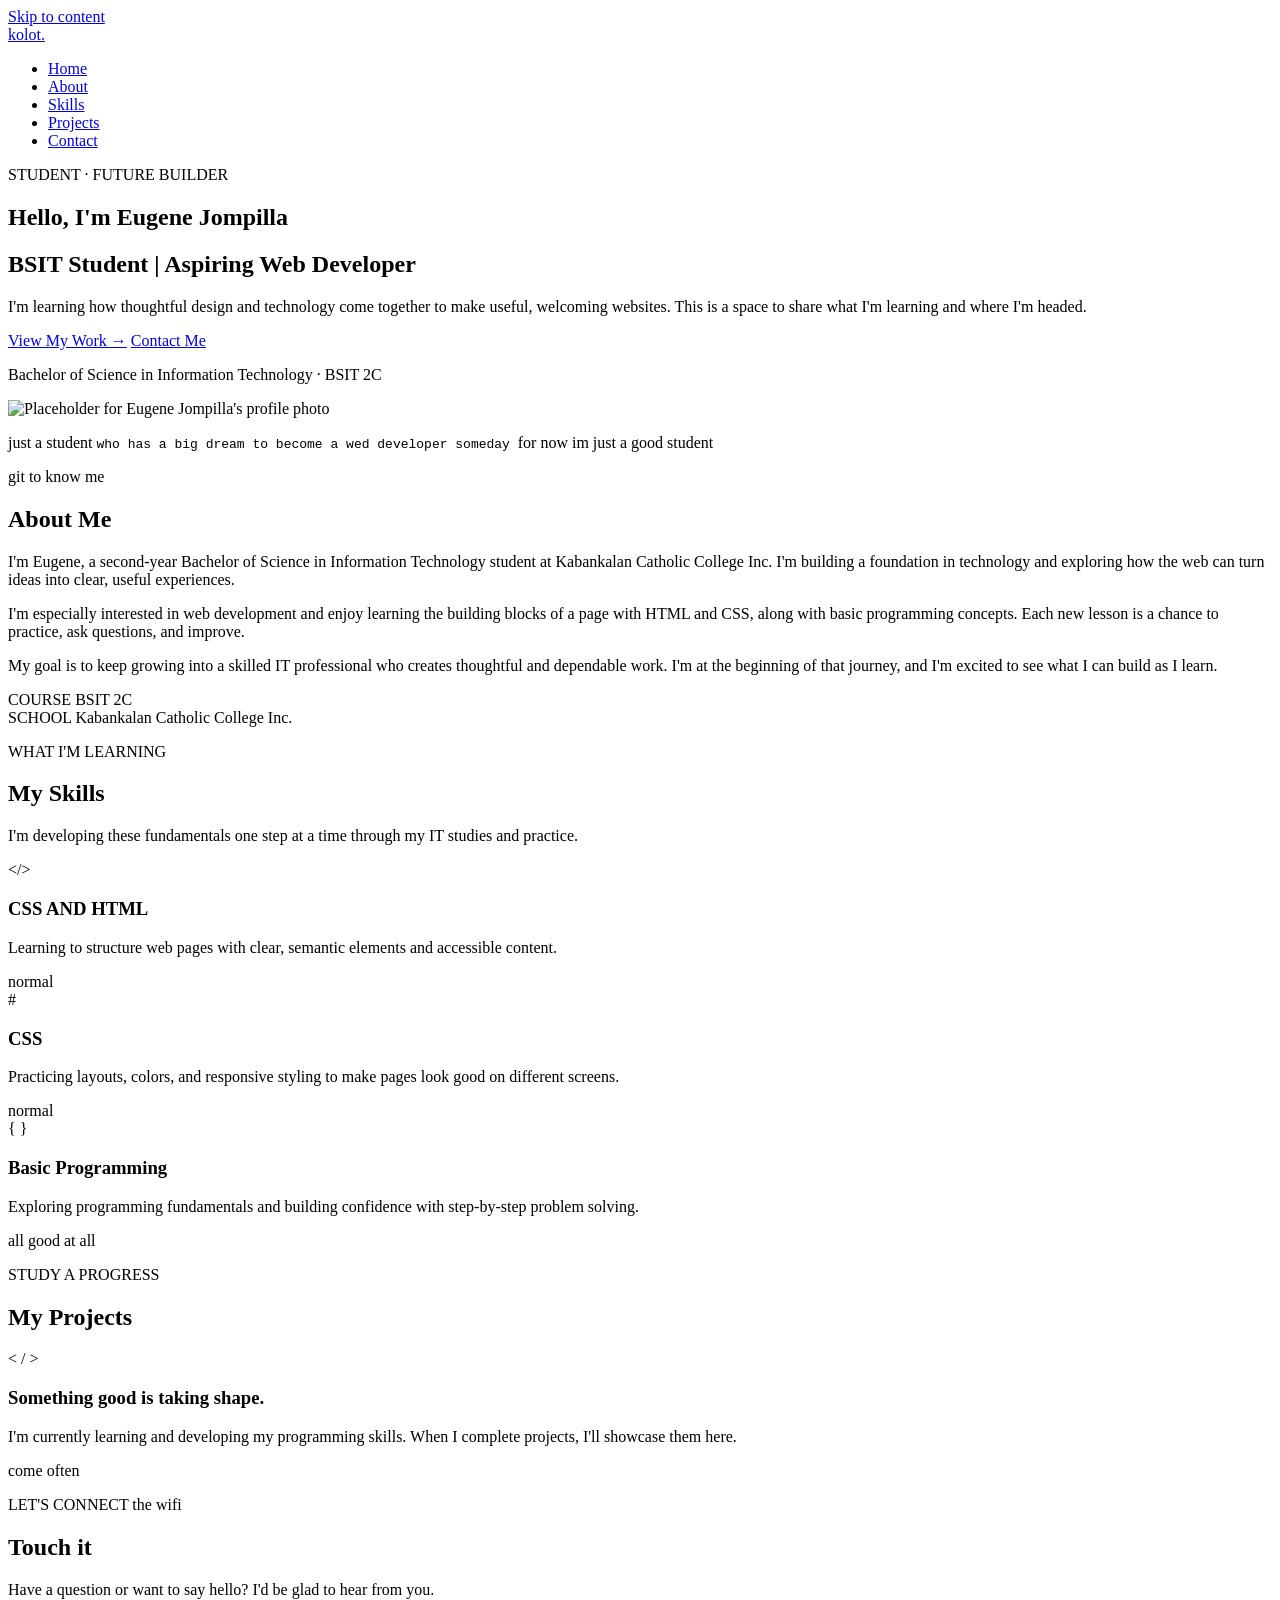
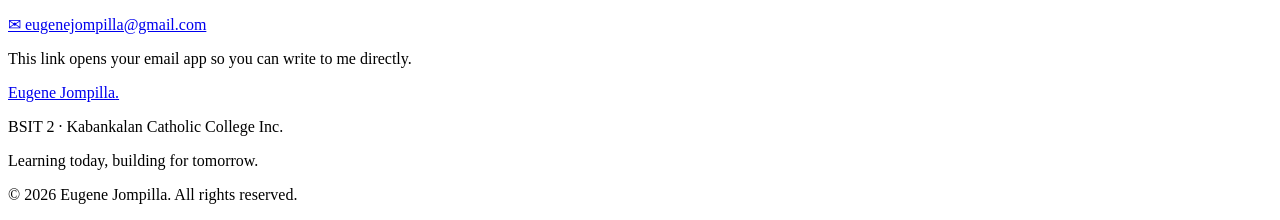
==== index.html @ 0cb7d7b5 "Add files via upload" ====
<!DOCTYPE html>
<html lang="en">
<head>
  <meta charset="UTF-8">
  <meta name="viewport" content="width=device-width, initial-scale=1.0">
  <meta name="description" content="Eugene Jompilla's portfolio as a BSIT student and aspiring web developer.">
  <meta name="theme-color" content="#080b12">
  <meta property="og:title" content="Eugene Jompilla | Student &amp; Aspiring Web Developer">
  <meta property="og:description" content="Eugene Jompilla's portfolio as a BSIT student and aspiring web developer.">
  <meta property="og:type" content="website">
  <meta property="og:url" content="https://jompila79-bit.github.io/jompilla-project-1/">
  <meta name="twitter:card" content="summary">
  <title>Eugene Jompilla | Student &amp; Aspiring Web Developer</title>
  <link rel="stylesheet" href="styles/style.css">
</head>
<body>
  <a class="skip-link" href="#main-content">Skip to content</a>
  <header class="site-header">
    <nav class="navbar container" aria-label="Main navigation">
      <a class="logo" href="#home" aria-label="Eugene Jompilla, home">kolot<span>.</span></a>
      <ul class="nav-links">
        <li><a href="#home">Home</a></li>
        <li><a href="#about">About</a></li>
        <li><a href="#skills">Skills</a></li>
        <li><a href="#projects">Projects</a></li>
        <li><a href="#contact">Contact</a></li>
      </ul>
    </nav>
  </header>

  <main id="main-content" tabindex="-1">
    <!-- A welcoming introduction and a place for Eugene's profile photo. -->
    <section class="hero container" id="home" aria-labelledby="hero-title">
      <div class="hero-text">
        <p class="eyebrow"><span class="status-dot" aria-hidden="true"></span> STUDENT · FUTURE BUILDER</p>
        <h1 id="hero-title">Hello, I'm <span>Eugene Jompilla</span></h1>
        <h2>BSIT Student <span class="title-divider" aria-hidden="true">|</span> Aspiring Web Developer</h2>
        <p class="intro">I'm learning how thoughtful design and technology come together to make useful, welcoming websites. This is a space to share what I'm learning and where I'm headed.</p>
        <div class="hero-buttons">
          <a class="button primary" href="#projects">View My Work <span aria-hidden="true">→</span></a>
          <a class="button secondary" href="#contact">Contact Me</a>
        </div>
        <p class="hero-location">Bachelor of Science in Information Technology <span aria-hidden="true">·</span> BSIT 2C</p>
      </div>

      <div class="profile-wrap">
        <div class="profile-frame">
          <img class="profile-photo" src="assets/profile.jpg" alt="Placeholder for Eugene Jompilla's profile photo">
        </div>
        <p class="profile-note">just a student <code> who has a big dream to become a wed developer someday
        </code>for now im just a good student</p>
      </div>
    </section>

    <!-- An introduction to Eugene's studies and interests. -->
    <section class="section" id="about" aria-labelledby="about-title">
      <div class="container about-layout">
        <div>
          <p class="eyebrow">git to know me</p>
          <h2 class="section-title" id="about-title">About <span>Me</span></h2>
        </div>
        <div class="about-copy">
          <p>I'm Eugene, a second-year Bachelor of Science in Information Technology student at Kabankalan Catholic College Inc. I'm building a foundation in technology and exploring how the web can turn ideas into clear, useful experiences.</p>
          <p>I'm especially interested in web development and enjoy learning the building blocks of a page with HTML and CSS, along with basic programming concepts. Each new lesson is a chance to practice, ask questions, and improve.</p>
          <p>My goal is to keep growing into a skilled IT professional who creates thoughtful and dependable work. I'm at the beginning of that journey, and I'm excited to see what I can build as I learn.</p>
          <div class="about-details">
            <div class="detail-card">
              <span class="detail-label">COURSE</span>
              <span class="detail-value">BSIT 2C</span>
            </div>
            <div class="detail-card">
              <span class="detail-label">SCHOOL</span>
              <span class="detail-value">Kabankalan Catholic College Inc.</span>
            </div>
          </div>
        </div>
      </div>
    </section>

    <!-- Skills reflect current learning, not professional proficiency. -->
    <section class="section section-muted" id="skills" aria-labelledby="skills-title">
      <div class="container">
        <p class="eyebrow">WHAT I'M LEARNING</p>
        <h2 class="section-title" id="skills-title">My <span>Skills</span></h2>
        <p class="section-text">I'm developing these fundamentals one step at a time through my IT studies and practice.</p>
        <div class="skill-list">
          <article class="skill-card">
            <span class="skill-icon" aria-hidden="true">&lt;/&gt;</span>
            <h3>CSS AND HTML </h3>
            <p>Learning to structure web pages with clear, semantic elements and accessible content.</p>
            <span class="skill-level">normal</span>
          </article>
          <article class="skill-card">
            <span class="skill-icon" aria-hidden="true">#</span>
            <h3>CSS</h3>
            <p>Practicing layouts, colors, and responsive styling to make pages look good on different screens.</p>
            <span class="skill-level">normal</span>
          </article>
          <article class="skill-card">
            <span class="skill-icon" aria-hidden="true">{ }</span>
            <h3>Basic Programming</h3>
            <p>Exploring programming fundamentals and building confidence with step-by-step problem solving.</p>
            <span class="skill-level"> all good at all</span>
          </article>
        </div>
      </div>
    </section>

    <!-- Keep this honest: projects will be added after they are completed. -->
    <section class="section" id="projects" aria-labelledby="projects-title">
      <div class="container">
        <p class="eyebrow">STUDY A PROGRESS</p>
        <h2 class="section-title" id="projects-title">My <span>Projects</span></h2>
        <div class="project-card">
          <div class="project-mark" aria-hidden="true">&lt; / &gt;</div>
          <div>
            <h3>Something good is taking shape.</h3>
            <p>I'm currently learning and developing my programming skills. When I complete projects, I'll showcase them here.</p>
            <span class="tag">come often </span>
          </div>
        </div>
      </div>
    </section>

    <!-- Email opens the visitor's default mail application. -->
    <section class="section contact-section" id="contact" aria-labelledby="contact-title">
      <div class="container contact-content">
        <p class="eyebrow">LET'S CONNECT the wifi </p>
        <h2 class="section-title" id="contact-title">Touch <span>it</span></h2>
        <p class="section-text">Have a question or want to say hello? I'd be glad to hear from you.</p>
        <a class="button primary email-button" href="mailto:eugenejompilla@gmail.com">
          <span class="email-icon" aria-hidden="true">✉</span> eugenejompilla@gmail.com
        </a>
        <p class="contact-note">This link opens your email app so you can write to me directly.</p>
      </div>
    </section>
  </main>

  <footer class="footer">
    <div class="container footer-content">
      <a class="footer-name" href="#home">Eugene Jompilla<span>.</span></a>
      <p>BSIT 2 <span aria-hidden="true">·</span> Kabankalan Catholic College Inc.</p>
      <p class="footer-note">Learning today, building for tomorrow.</p>
      <p class="copyright">&copy; 2026 Eugene Jompilla. All rights reserved.</p>
    </div>
  </footer>
</body>
</html>
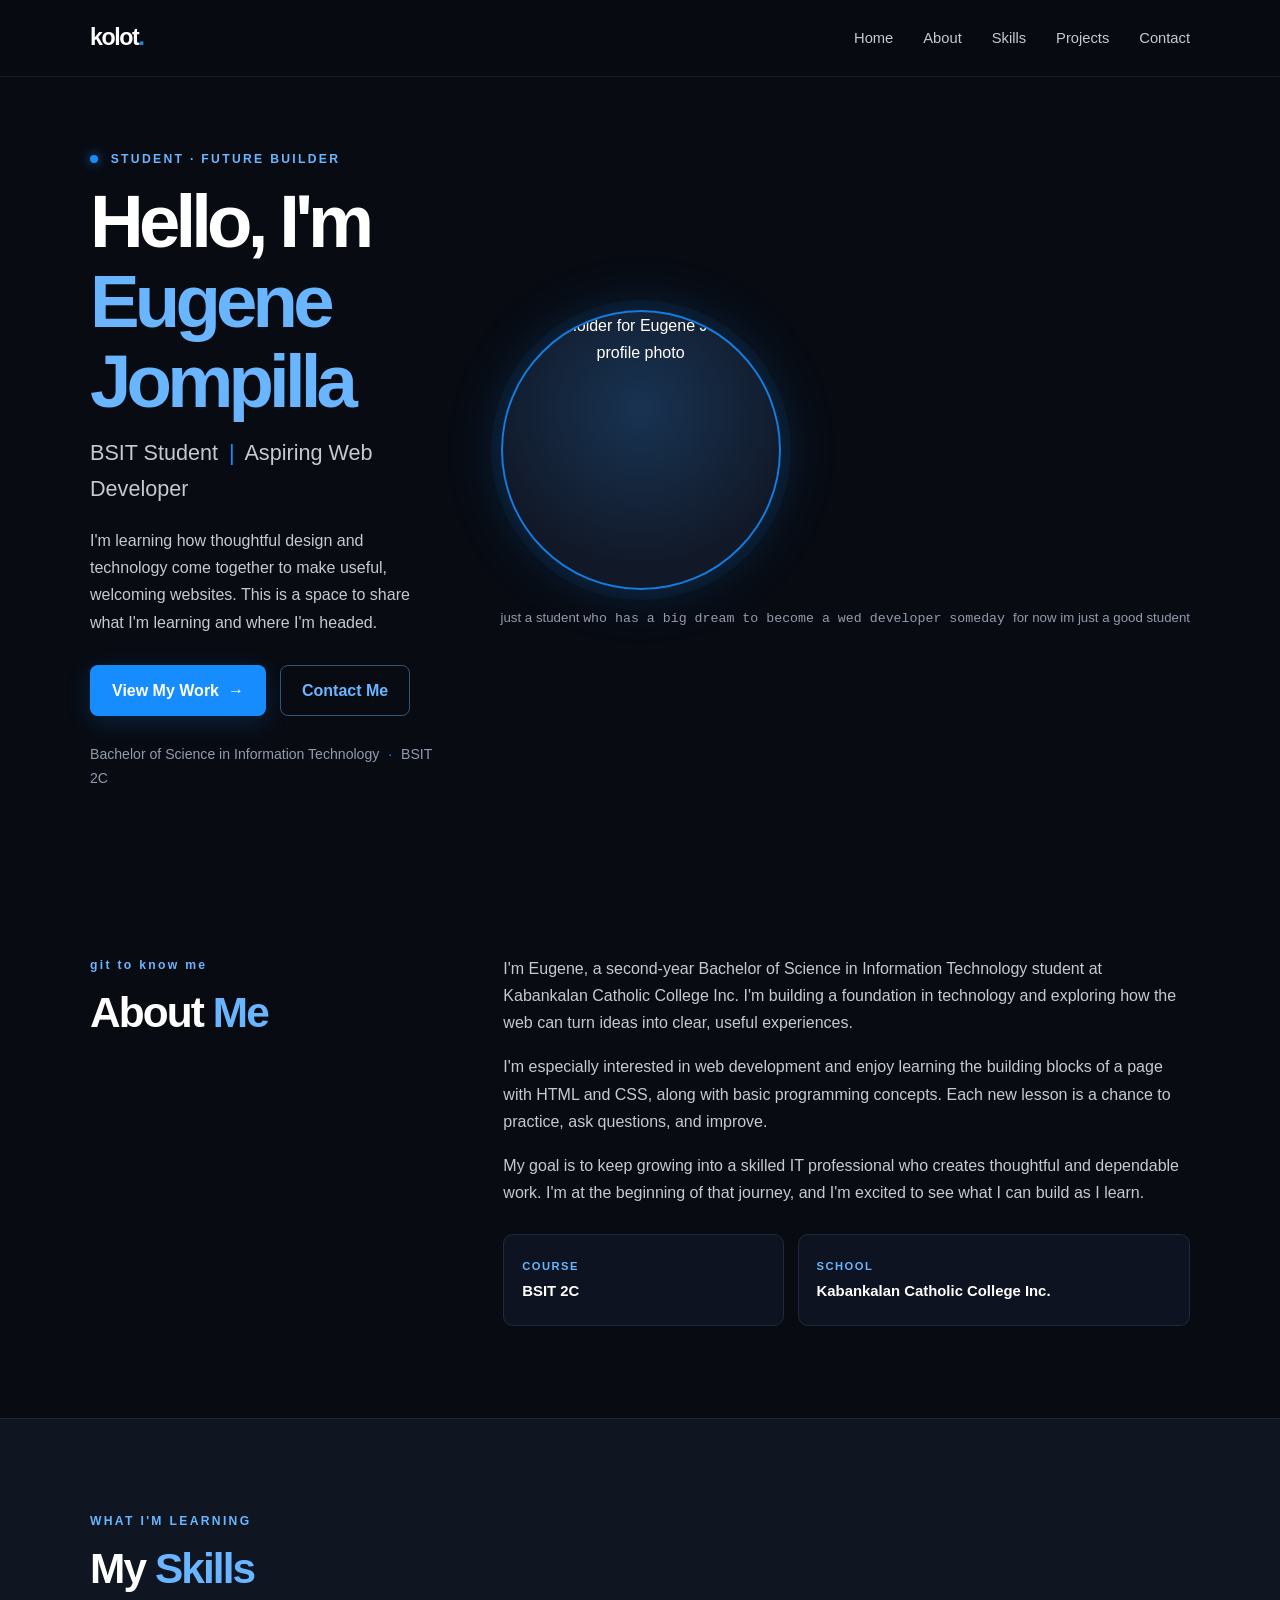
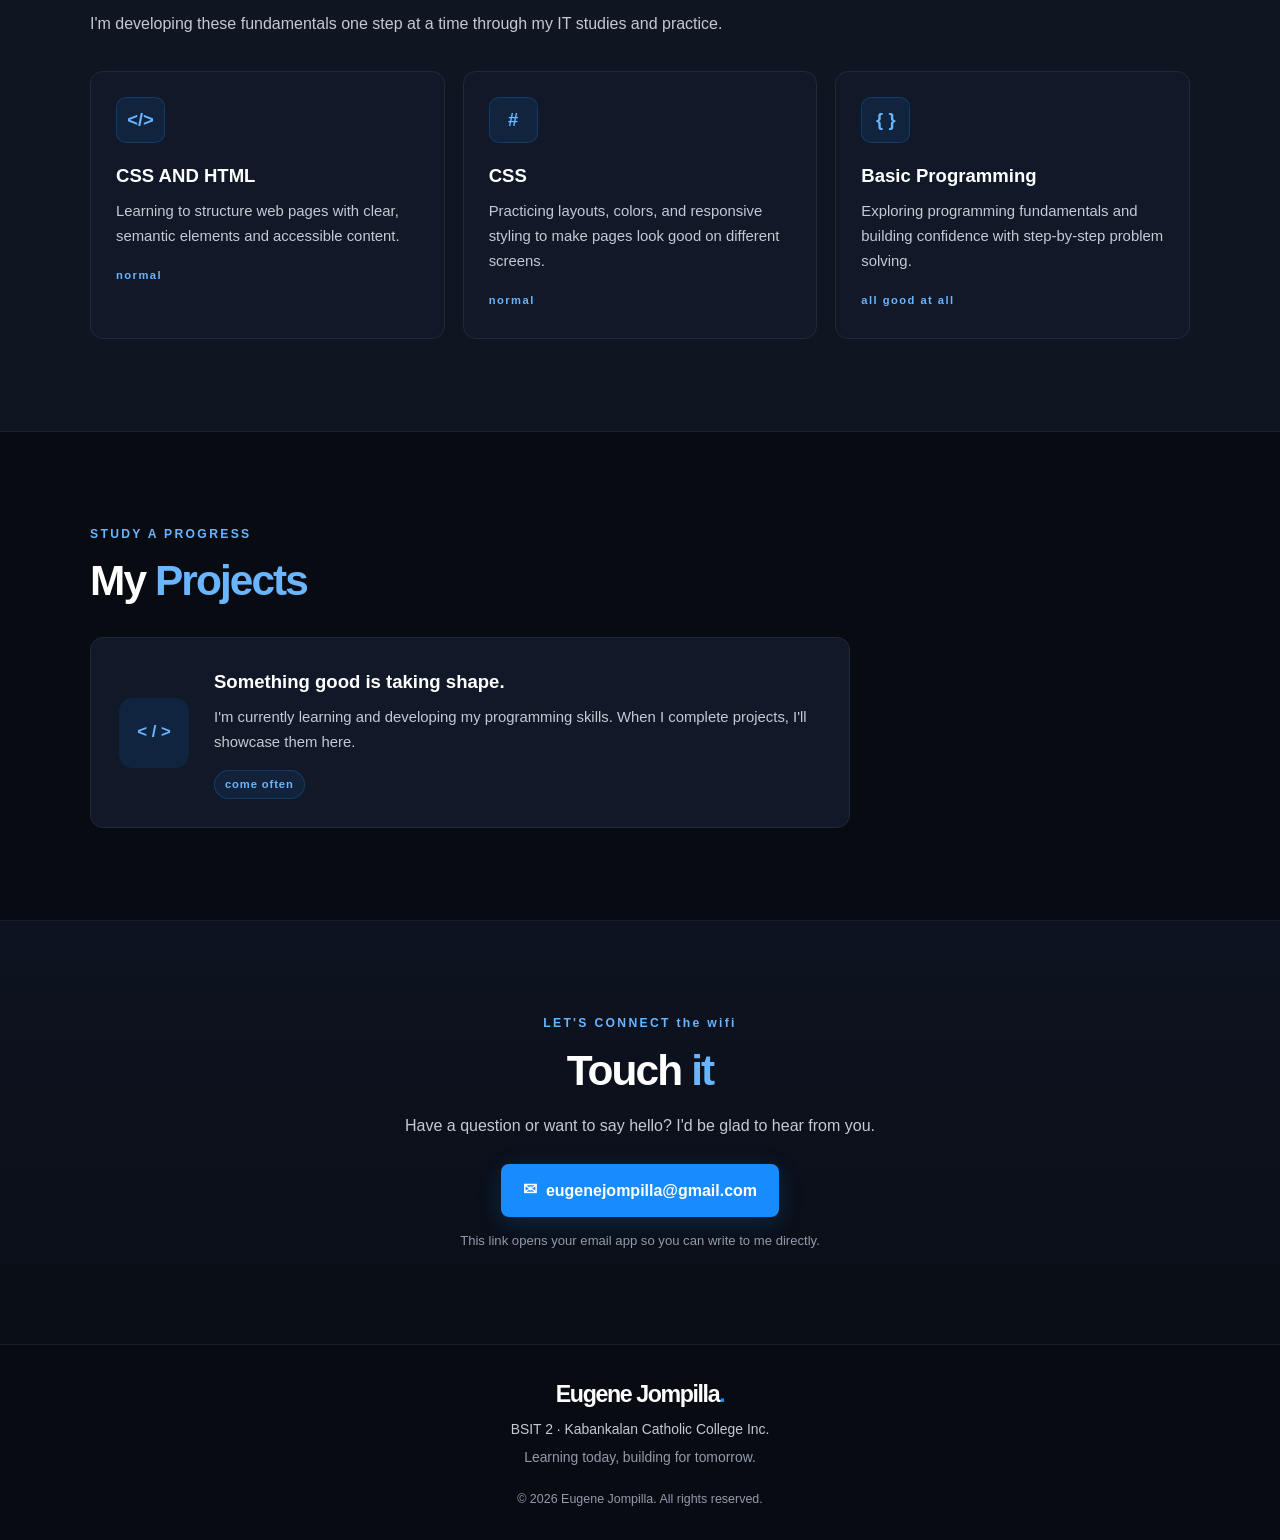
==== commit d61e2653: "Fix HTML formatting and structure" ====
--- a/index.html
+++ b/index.html
@@ -11,7 +11,7 @@
   <meta property="og:url" content="https://jompila79-bit.github.io/jompilla-project-1/">
   <meta name="twitter:card" content="summary">
   <title>Eugene Jompilla | Student &amp; Aspiring Web Developer</title>
-  <link rel="stylesheet" href="styles/style.css">
+ <link rel="stylesheet" href="style.css">
 </head>
 <body>
   <a class="skip-link" href="#main-content">Skip to content</a>
--- a/style.css
+++ b/style.css
@@ -0,0 +1,579 @@
+/* Base styles */
+:root {
+  color-scheme: dark;
+  --background: #080b12;
+  --surface: #101522;
+  --card: #111827;
+  --accent: #168cff;
+  --accent-light: #69b5ff;
+  --text: #ffffff;
+  --muted: #c5c9d2;
+  --subtle: #929bad;
+  --border: #202a3a;
+}
+
+* {
+  box-sizing: border-box;
+  margin: 0;
+  padding: 0;
+}
+
+html {
+  scroll-behavior: smooth;
+  scroll-padding-top: 88px;
+}
+
+body {
+  background: var(--background);
+  color: var(--text);
+  font-family: "Segoe UI", Arial, Helvetica, sans-serif;
+  line-height: 1.7;
+}
+
+a {
+  color: inherit;
+  text-decoration: none;
+}
+
+a:focus-visible {
+  outline: 3px solid var(--accent-light);
+  outline-offset: 4px;
+}
+
+.skip-link {
+  position: fixed;
+  top: 12px;
+  left: 12px;
+  z-index: 20;
+  padding: 9px 14px;
+  transform: translateY(-160%);
+  border-radius: 7px;
+  background: var(--accent);
+  color: #ffffff;
+  font-weight: 700;
+  transition: transform 180ms ease;
+}
+
+.skip-link:focus {
+  transform: translateY(0);
+}
+
+.container {
+  width: min(1100px, 90%);
+  margin: 0 auto;
+}
+
+/* Sticky navigation */
+.site-header {
+  position: sticky;
+  top: 0;
+  z-index: 10;
+  border-bottom: 1px solid rgba(146, 155, 173, 0.13);
+  background: rgba(8, 11, 18, 0.92);
+  backdrop-filter: blur(14px);
+}
+
+.navbar {
+  display: flex;
+  min-height: 76px;
+  align-items: center;
+  justify-content: space-between;
+  gap: 24px;
+}
+
+.logo,
+.footer-name {
+  font-size: 1.45rem;
+  font-weight: 750;
+  letter-spacing: -0.06em;
+}
+
+.logo span,
+.footer-name span {
+  color: var(--accent);
+}
+
+.nav-links {
+  display: flex;
+  flex-wrap: wrap;
+  justify-content: flex-end;
+  gap: 30px;
+  list-style: none;
+}
+
+.nav-links a {
+  color: var(--muted);
+  font-size: 0.92rem;
+  transition: color 180ms ease;
+}
+
+.nav-links a:hover {
+  color: var(--accent-light);
+}
+
+/* Home */
+.hero {
+  display: flex;
+  min-height: 620px;
+  align-items: center;
+  justify-content: space-between;
+  gap: 64px;
+  padding-top: 72px;
+  padding-bottom: 72px;
+}
+
+.hero-text {
+  max-width: 690px;
+}
+
+.eyebrow {
+  margin-bottom: 12px;
+  color: var(--accent-light);
+  font-size: 0.76rem;
+  font-weight: 700;
+  letter-spacing: 0.19em;
+}
+
+.status-dot {
+  display: inline-block;
+  width: 8px;
+  height: 8px;
+  margin-right: 7px;
+  border-radius: 50%;
+  background: var(--accent);
+  box-shadow: 0 0 12px rgba(22, 140, 255, 0.8);
+}
+
+.hero h1 {
+  max-width: 680px;
+  margin-bottom: 12px;
+  font-size: clamp(2.6rem, 6vw, 4.65rem);
+  letter-spacing: -0.065em;
+  line-height: 1.08;
+}
+
+.hero h1 span,
+.section-title span {
+  color: var(--accent-light);
+}
+
+.hero h2 {
+  margin-bottom: 19px;
+  color: var(--muted);
+  font-size: clamp(1.05rem, 2.5vw, 1.35rem);
+  font-weight: 450;
+}
+
+.title-divider {
+  padding: 0 5px;
+  color: var(--accent);
+}
+
+.intro,
+.section-text {
+  max-width: 640px;
+  color: var(--muted);
+}
+
+.hero-buttons {
+  display: flex;
+  flex-wrap: wrap;
+  gap: 14px;
+  margin-top: 29px;
+}
+
+.button {
+  display: inline-flex;
+  min-height: 48px;
+  align-items: center;
+  justify-content: center;
+  gap: 9px;
+  padding: 11px 21px;
+  border: 1px solid transparent;
+  border-radius: 8px;
+  font-weight: 700;
+  transition: background-color 180ms ease, border-color 180ms ease, box-shadow 180ms ease, transform 180ms ease;
+}
+
+.button:hover {
+  transform: translateY(-2px);
+}
+
+.primary {
+  background: var(--accent);
+  color: #ffffff;
+  box-shadow: 0 6px 24px rgba(22, 140, 255, 0.2);
+}
+
+.primary:hover {
+  background: #0876e2;
+  box-shadow: 0 8px 28px rgba(22, 140, 255, 0.32);
+}
+
+.secondary {
+  border-color: #315578;
+  color: var(--accent-light);
+}
+
+.secondary:hover {
+  border-color: var(--accent);
+  background: rgba(22, 140, 255, 0.08);
+}
+
+.hero-location {
+  margin-top: 27px;
+  color: var(--subtle);
+  font-size: 0.88rem;
+}
+
+.hero-location span {
+  padding: 0 5px;
+  color: var(--accent);
+}
+
+.profile-wrap {
+  flex: 0 0 auto;
+  text-align: center;
+}
+
+.profile-frame {
+  display: grid;
+  width: 280px;
+  aspect-ratio: 1;
+  place-items: center;
+  overflow: hidden;
+  border: 2px solid rgba(22, 140, 255, 0.85);
+  border-radius: 50%;
+  background: radial-gradient(circle at 50% 35%, #183352, #111827 72%);
+  box-shadow: 0 0 0 10px rgba(22, 140, 255, 0.06), 0 0 58px rgba(22, 140, 255, 0.2);
+}
+
+.profile-photo {
+  display: block;
+  width: 100%;
+  height: 100%;
+  border-radius: inherit;
+  object-fit: cover;
+}
+
+.profile-note {
+  margin-top: 17px;
+  color: var(--subtle);
+  font-size: 0.83rem;
+}
+
+/* About, skills, and projects */
+.section {
+  padding: 92px 0;
+}
+
+.section-muted {
+  border-top: 1px solid rgba(146, 155, 173, 0.1);
+  border-bottom: 1px solid rgba(146, 155, 173, 0.1);
+  background: var(--surface);
+}
+
+.section-title {
+  margin-bottom: 15px;
+  font-size: clamp(2rem, 4vw, 2.65rem);
+  letter-spacing: -0.045em;
+  line-height: 1.2;
+}
+
+.about-layout {
+  display: grid;
+  grid-template-columns: 0.75fr 1.5fr;
+  gap: 70px;
+}
+
+.about-copy > p {
+  margin-bottom: 17px;
+  color: var(--muted);
+}
+
+.about-details {
+  display: grid;
+  grid-template-columns: 1fr 1.4fr;
+  gap: 14px;
+  margin-top: 28px;
+}
+
+.detail-card {
+  display: flex;
+  min-height: 92px;
+  flex-direction: column;
+  justify-content: center;
+  padding: 15px 18px;
+  border: 1px solid var(--border);
+  border-radius: 10px;
+  background: rgba(17, 24, 39, 0.7);
+}
+
+.detail-label,
+.skill-level {
+  color: var(--accent-light);
+  font-size: 0.7rem;
+  font-weight: 700;
+  letter-spacing: 0.13em;
+}
+
+.detail-value {
+  margin-top: 3px;
+  color: var(--text);
+  font-size: 0.93rem;
+  font-weight: 600;
+}
+
+.section-text {
+  margin-top: 8px;
+}
+
+.skill-list {
+  display: grid;
+  grid-template-columns: repeat(3, 1fr);
+  gap: 18px;
+  margin-top: 34px;
+}
+
+.skill-card,
+.project-card {
+  border: 1px solid var(--border);
+  border-radius: 13px;
+  background: var(--card);
+  transition: border-color 180ms ease, transform 180ms ease, box-shadow 180ms ease;
+}
+
+.skill-card {
+  min-height: 236px;
+  padding: 25px;
+}
+
+.skill-card:hover,
+.project-card:hover {
+  transform: translateY(-4px);
+  border-color: rgba(22, 140, 255, 0.55);
+  box-shadow: 0 12px 35px rgba(0, 0, 0, 0.2);
+}
+
+.skill-icon {
+  display: inline-flex;
+  min-width: 49px;
+  height: 46px;
+  align-items: center;
+  justify-content: center;
+  padding: 0 8px;
+  border: 1px solid rgba(22, 140, 255, 0.23);
+  border-radius: 10px;
+  background: rgba(22, 140, 255, 0.1);
+  color: var(--accent-light);
+  font-size: 1.15rem;
+  font-weight: 750;
+}
+
+.skill-card h3,
+.project-card h3 {
+  margin: 17px 0 7px;
+  font-size: 1.16rem;
+}
+
+.skill-card p,
+.project-card p {
+  color: var(--muted);
+  font-size: 0.93rem;
+}
+
+.skill-level {
+  display: inline-block;
+  margin-top: 17px;
+}
+
+.project-card {
+  display: flex;
+  max-width: 760px;
+  align-items: center;
+  gap: 25px;
+  margin-top: 30px;
+  padding: 28px;
+}
+
+.project-mark {
+  display: grid;
+  width: 70px;
+  height: 70px;
+  flex: 0 0 auto;
+  place-items: center;
+  border-radius: 14px;
+  background: rgba(22, 140, 255, 0.11);
+  color: var(--accent-light);
+  font-size: 1.05rem;
+  font-weight: 750;
+}
+
+.project-card h3 {
+  margin-top: 0;
+}
+
+.tag {
+  display: inline-block;
+  margin-top: 15px;
+  padding: 4px 10px;
+  border: 1px solid rgba(22, 140, 255, 0.24);
+  border-radius: 20px;
+  background: rgba(22, 140, 255, 0.09);
+  color: var(--accent-light);
+  font-size: 0.7rem;
+  font-weight: 700;
+  letter-spacing: 0.08em;
+}
+
+/* Contact and footer */
+.contact-section {
+  border-top: 1px solid rgba(146, 155, 173, 0.1);
+  background: linear-gradient(180deg, #0d1320, #0a0e16);
+  text-align: center;
+}
+
+.contact-content .section-text {
+  margin: 0 auto;
+}
+
+.email-button {
+  margin-top: 25px;
+}
+
+.email-icon {
+  font-size: 1.05rem;
+}
+
+.contact-note {
+  margin-top: 13px;
+  color: var(--subtle);
+  font-size: 0.82rem;
+}
+
+.footer {
+  padding: 30px 0;
+  border-top: 1px solid rgba(146, 155, 173, 0.12);
+  text-align: center;
+}
+
+.footer-content > p {
+  margin-top: 4px;
+  color: var(--muted);
+  font-size: 0.87rem;
+}
+
+.footer-note {
+  color: var(--subtle) !important;
+}
+
+.copyright {
+  padding-top: 15px;
+  color: var(--subtle) !important;
+  font-size: 0.78rem !important;
+}
+
+/* Tablet and phone layouts */
+@media (max-width: 800px) {
+  .navbar {
+    min-height: 68px;
+  }
+
+  .nav-links {
+    gap: 18px;
+  }
+
+  .hero {
+    min-height: 0;
+    gap: 38px;
+  }
+
+  .profile-frame {
+    width: 230px;
+  }
+
+  .about-layout {
+    grid-template-columns: 1fr;
+    gap: 23px;
+  }
+}
+
+@media (max-width: 620px) {
+  html {
+    scroll-padding-top: 128px;
+  }
+
+  .navbar {
+    flex-direction: column;
+    justify-content: center;
+    gap: 5px;
+    padding: 10px 0 13px;
+  }
+
+  .logo {
+    font-size: 1.3rem;
+  }
+
+  .nav-links {
+    justify-content: center;
+    gap: 8px 18px;
+  }
+
+  .nav-links a {
+    font-size: 0.84rem;
+  }
+
+  .hero {
+    flex-direction: column-reverse;
+    gap: 30px;
+    padding-top: 54px;
+    padding-bottom: 60px;
+    text-align: center;
+  }
+
+  .profile-frame {
+    width: 185px;
+  }
+
+  .hero-buttons {
+    justify-content: center;
+  }
+
+  .section {
+    padding: 65px 0;
+  }
+
+  .skill-list,
+  .about-details {
+    grid-template-columns: 1fr;
+  }
+
+  .skill-card {
+    min-height: 0;
+  }
+
+  .project-card {
+    align-items: flex-start;
+    gap: 17px;
+    padding: 21px;
+  }
+
+  .project-mark {
+    width: 54px;
+    height: 54px;
+  }
+
+  .email-button {
+    max-width: 100%;
+    font-size: 0.91rem;
+  }
+}
+
+@media (prefers-reduced-motion: reduce) {
+  *,
+  *::before,
+  *::after {
+    scroll-behavior: auto !important;
+    transition-duration: 0.01ms !important;
+  }
+}
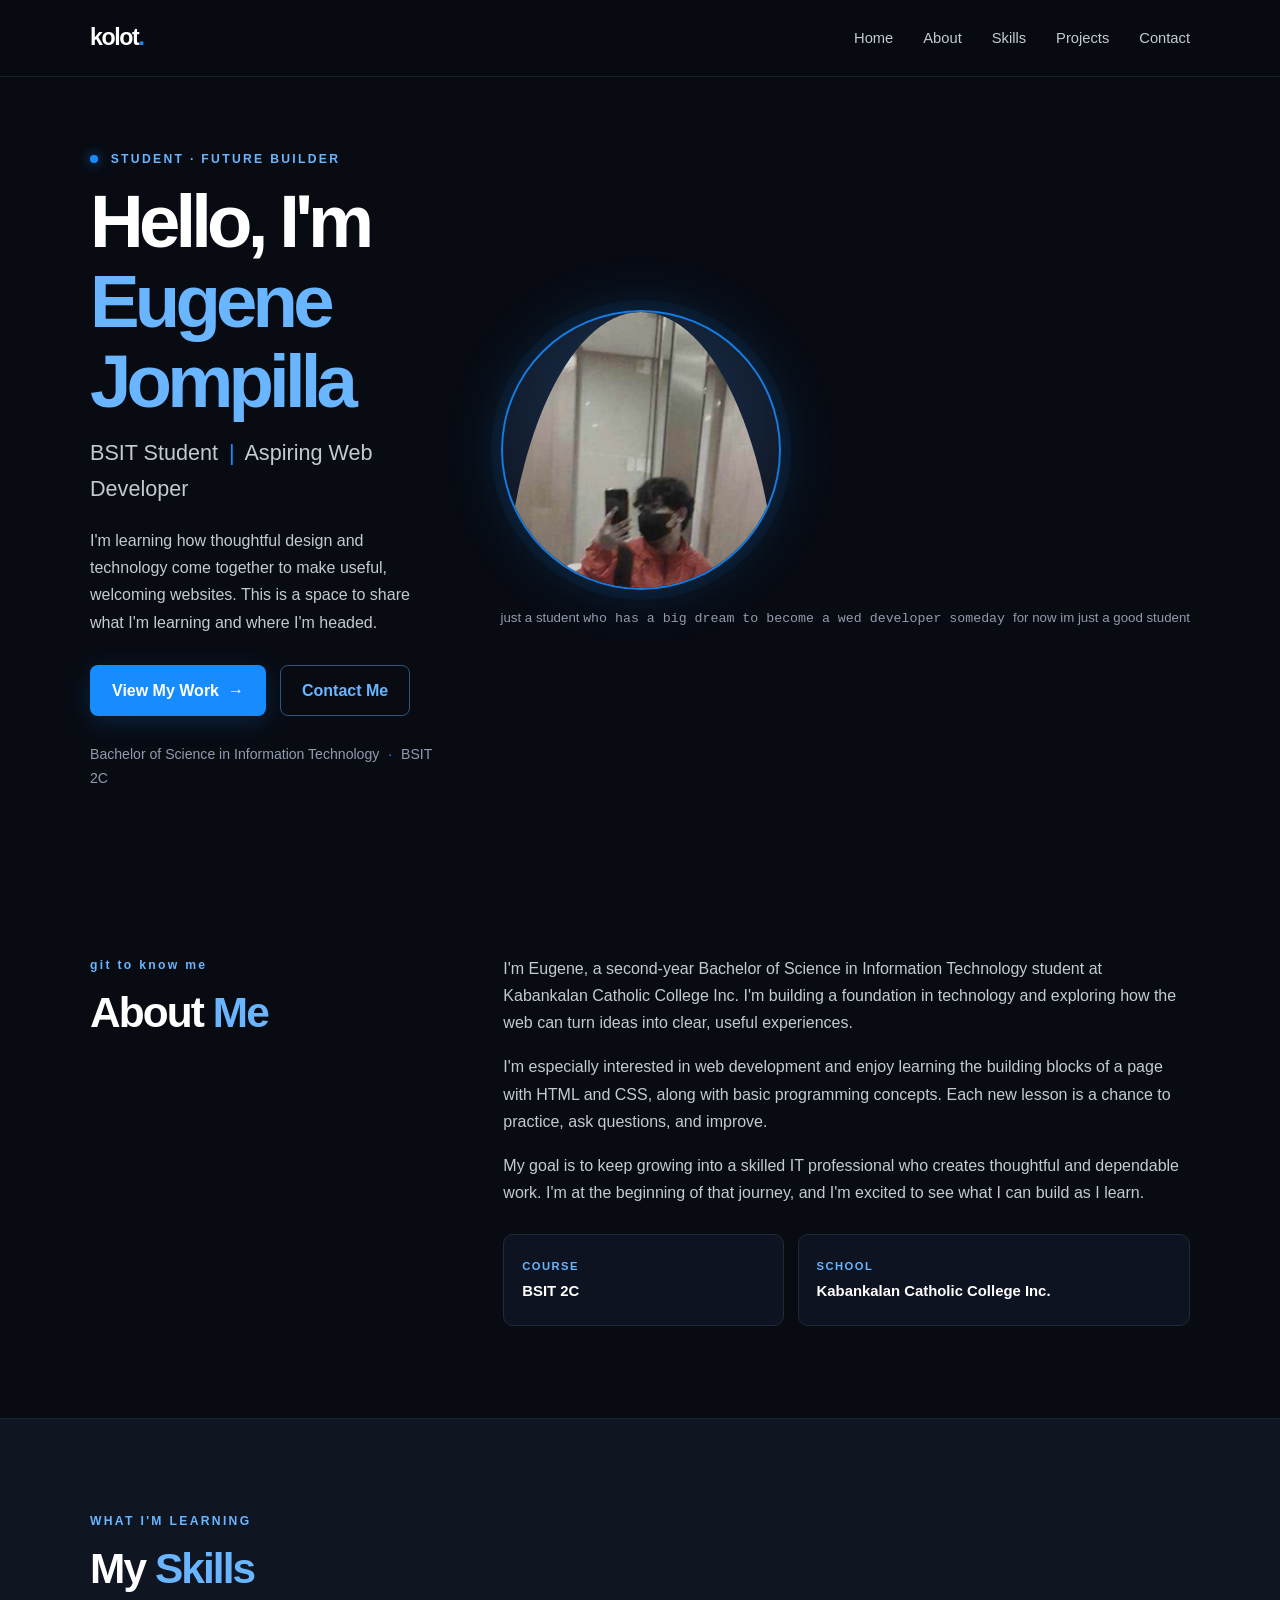
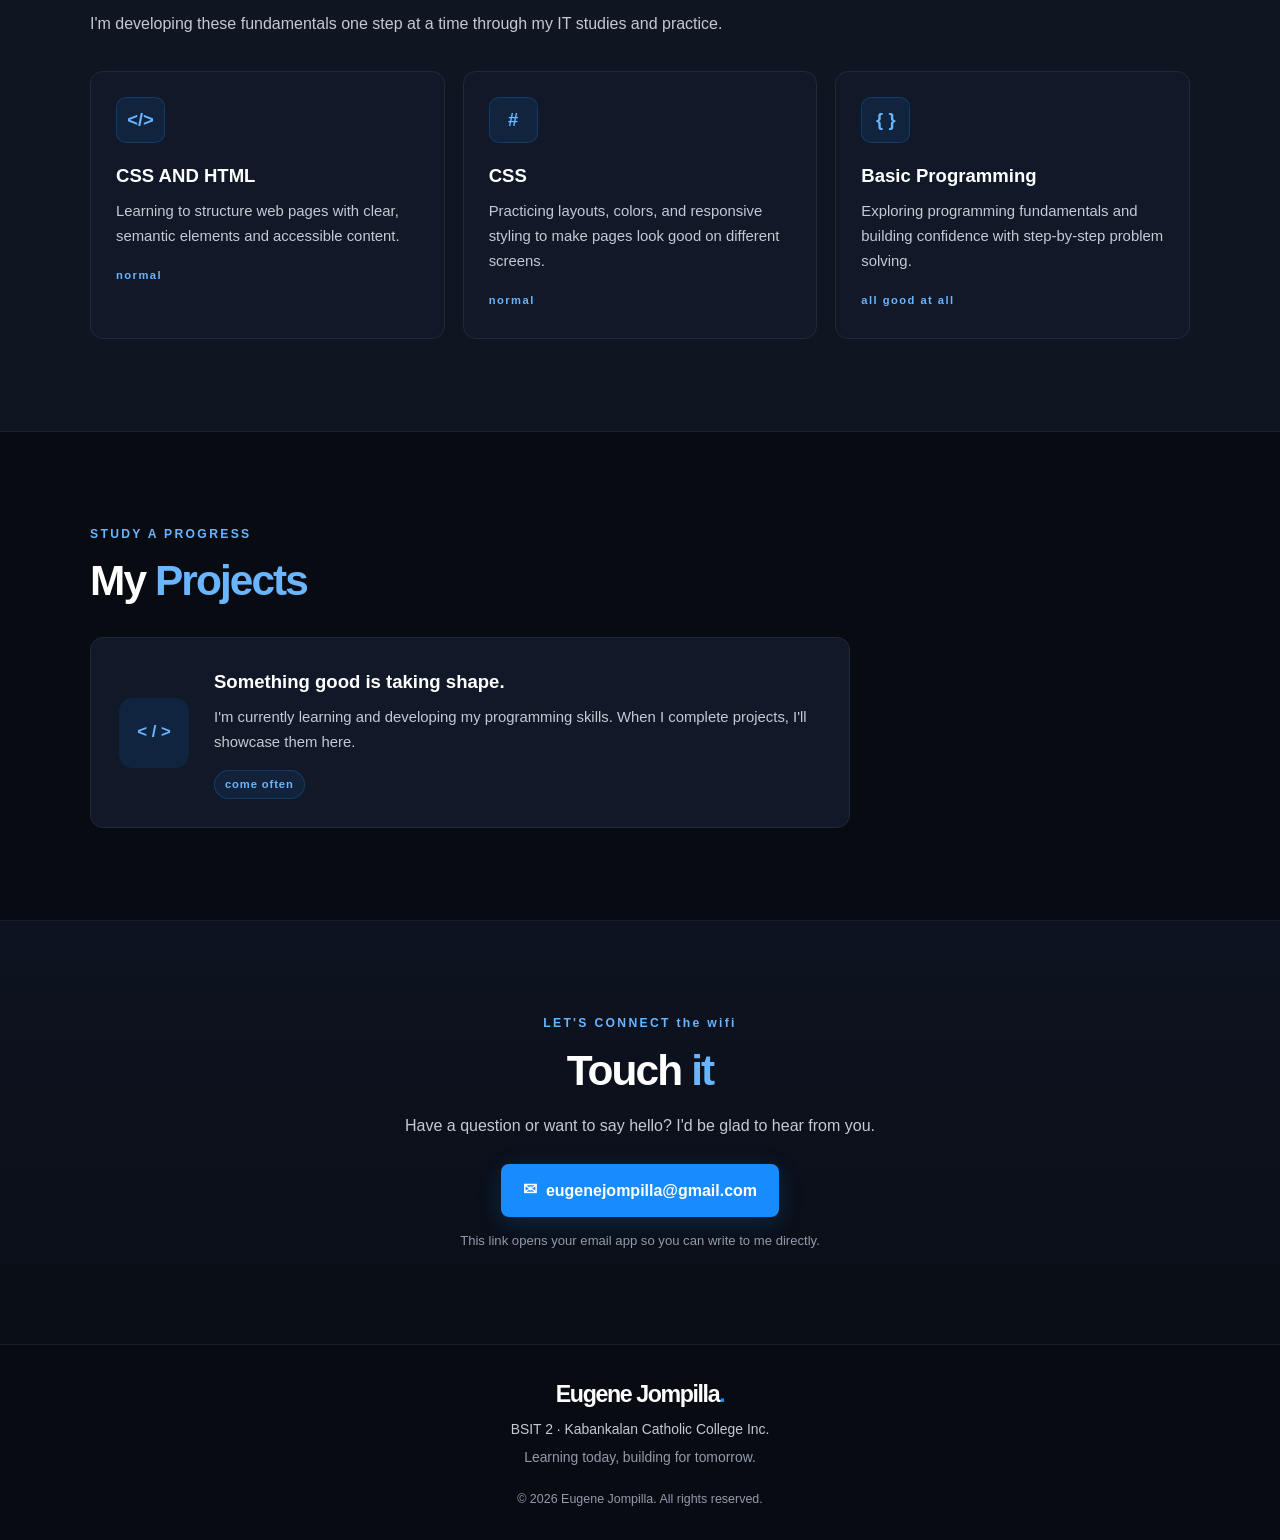
==== commit abceafb1: "Update index.html" ====
--- a/index.html
+++ b/index.html
@@ -45,7 +45,7 @@
 
       <div class="profile-wrap">
         <div class="profile-frame">
-          <img class="profile-photo" src="assets/profile.jpg" alt="Placeholder for Eugene Jompilla's profile photo">
+         <img class="profile-photo" src="profile.jpg" alt="Eugene Jompilla">
         </div>
         <p class="profile-note">just a student <code> who has a big dream to become a wed developer someday
         </code>for now im just a good student</p>
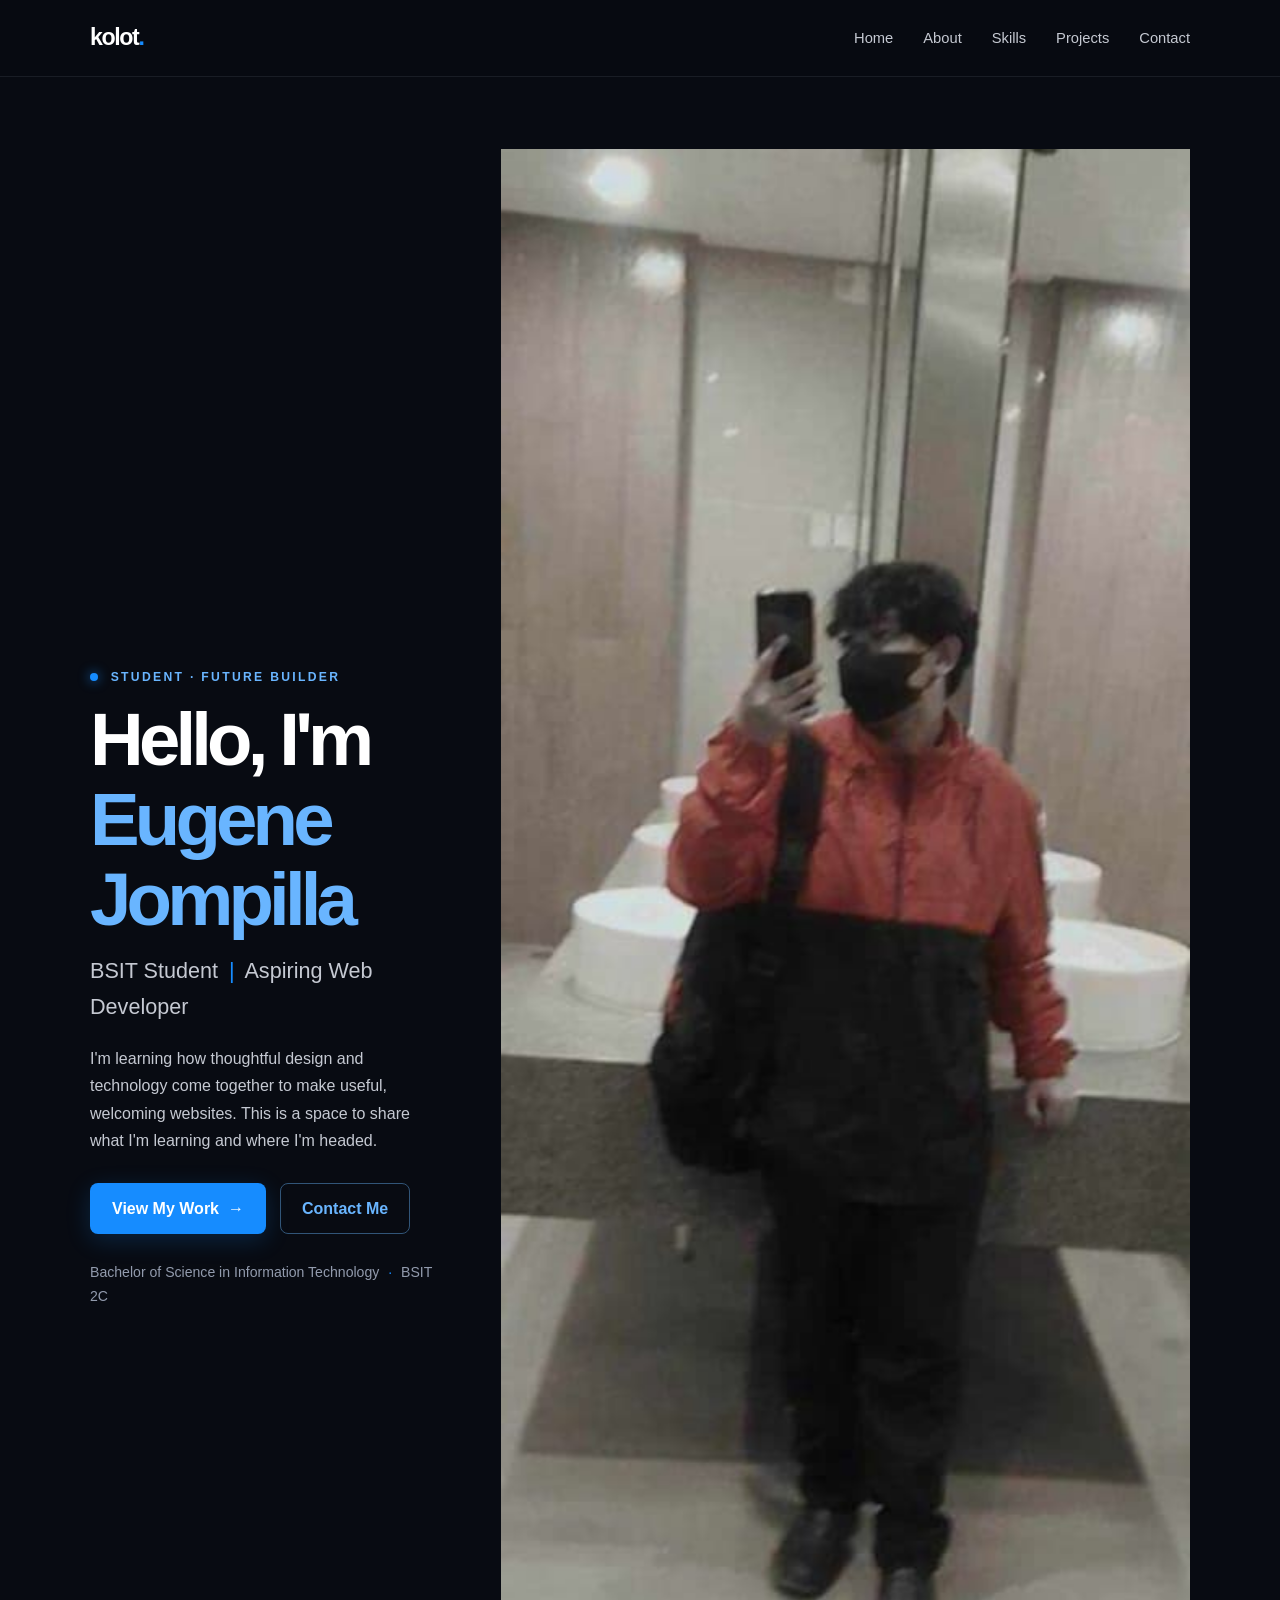
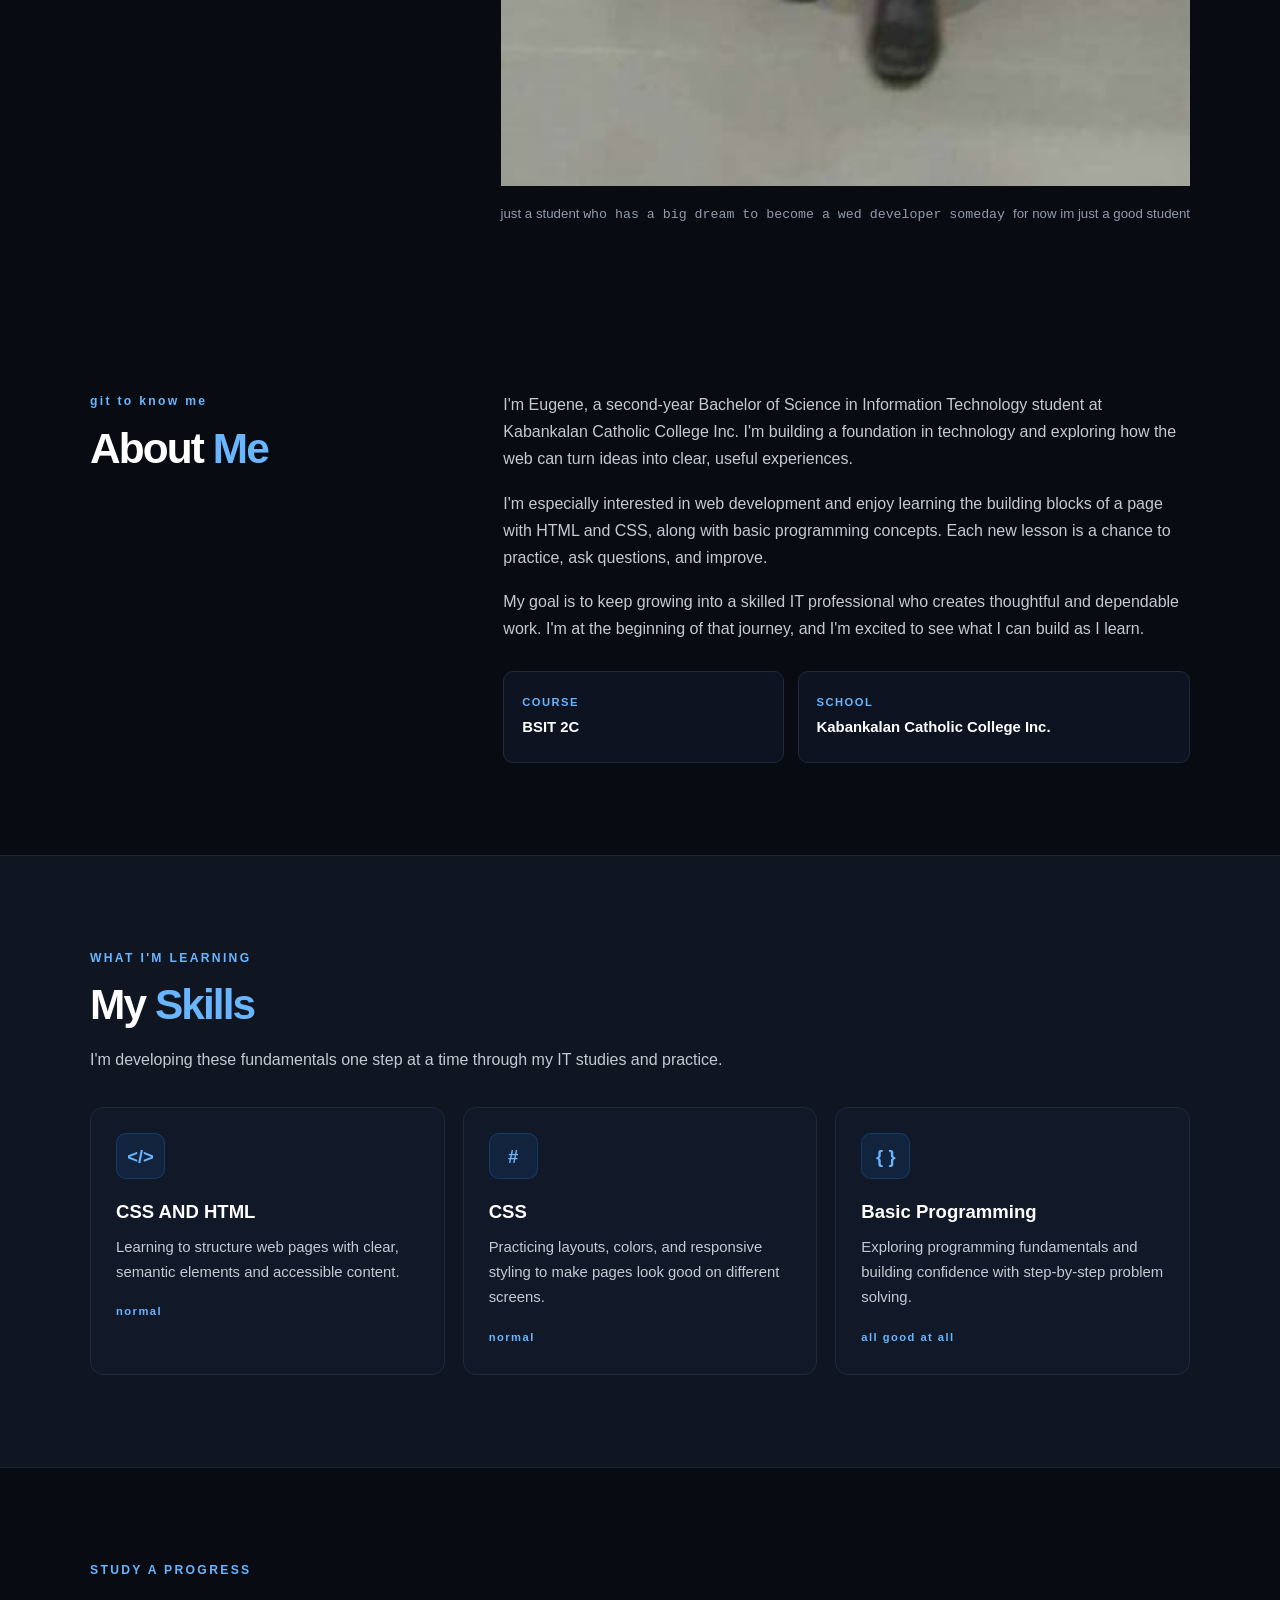
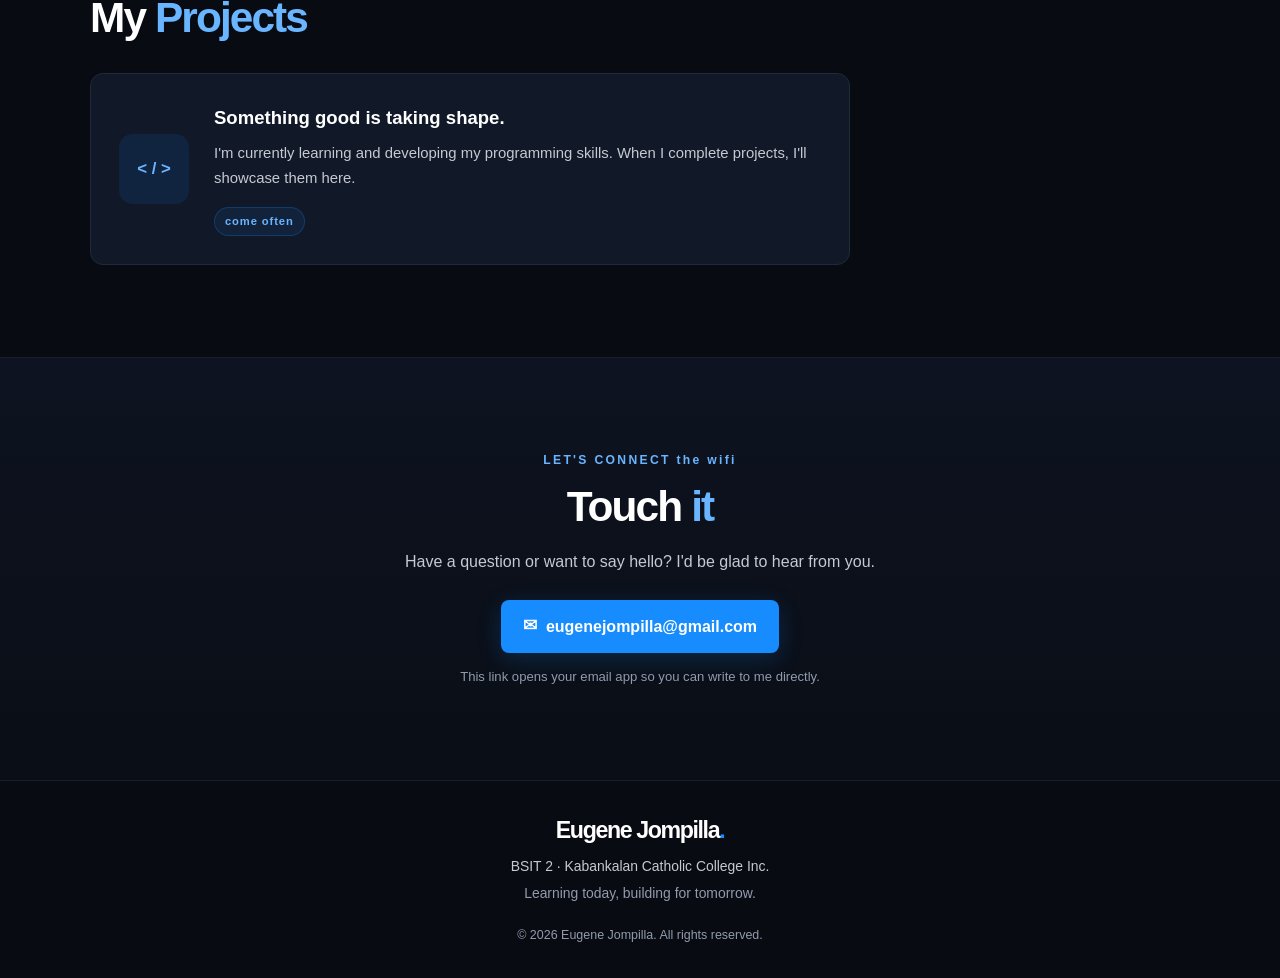
==== commit a88d12e8: "Update index.html" ====
--- a/index.html
+++ b/index.html
@@ -44,8 +44,8 @@
       </div>
 
       <div class="profile-wrap">
-        <div class="profile-frame">
-         <img class="profile-photo" src="profile.jpg" alt="Eugene Jompilla">
+        <div class="profile-"frame">
+       <img class="profile-photo" src="profile.jpg" alt="Eugene Jompilla">
         </div>
         <p class="profile-note">just a student <code> who has a big dream to become a wed developer someday
         </code>for now im just a good student</p>
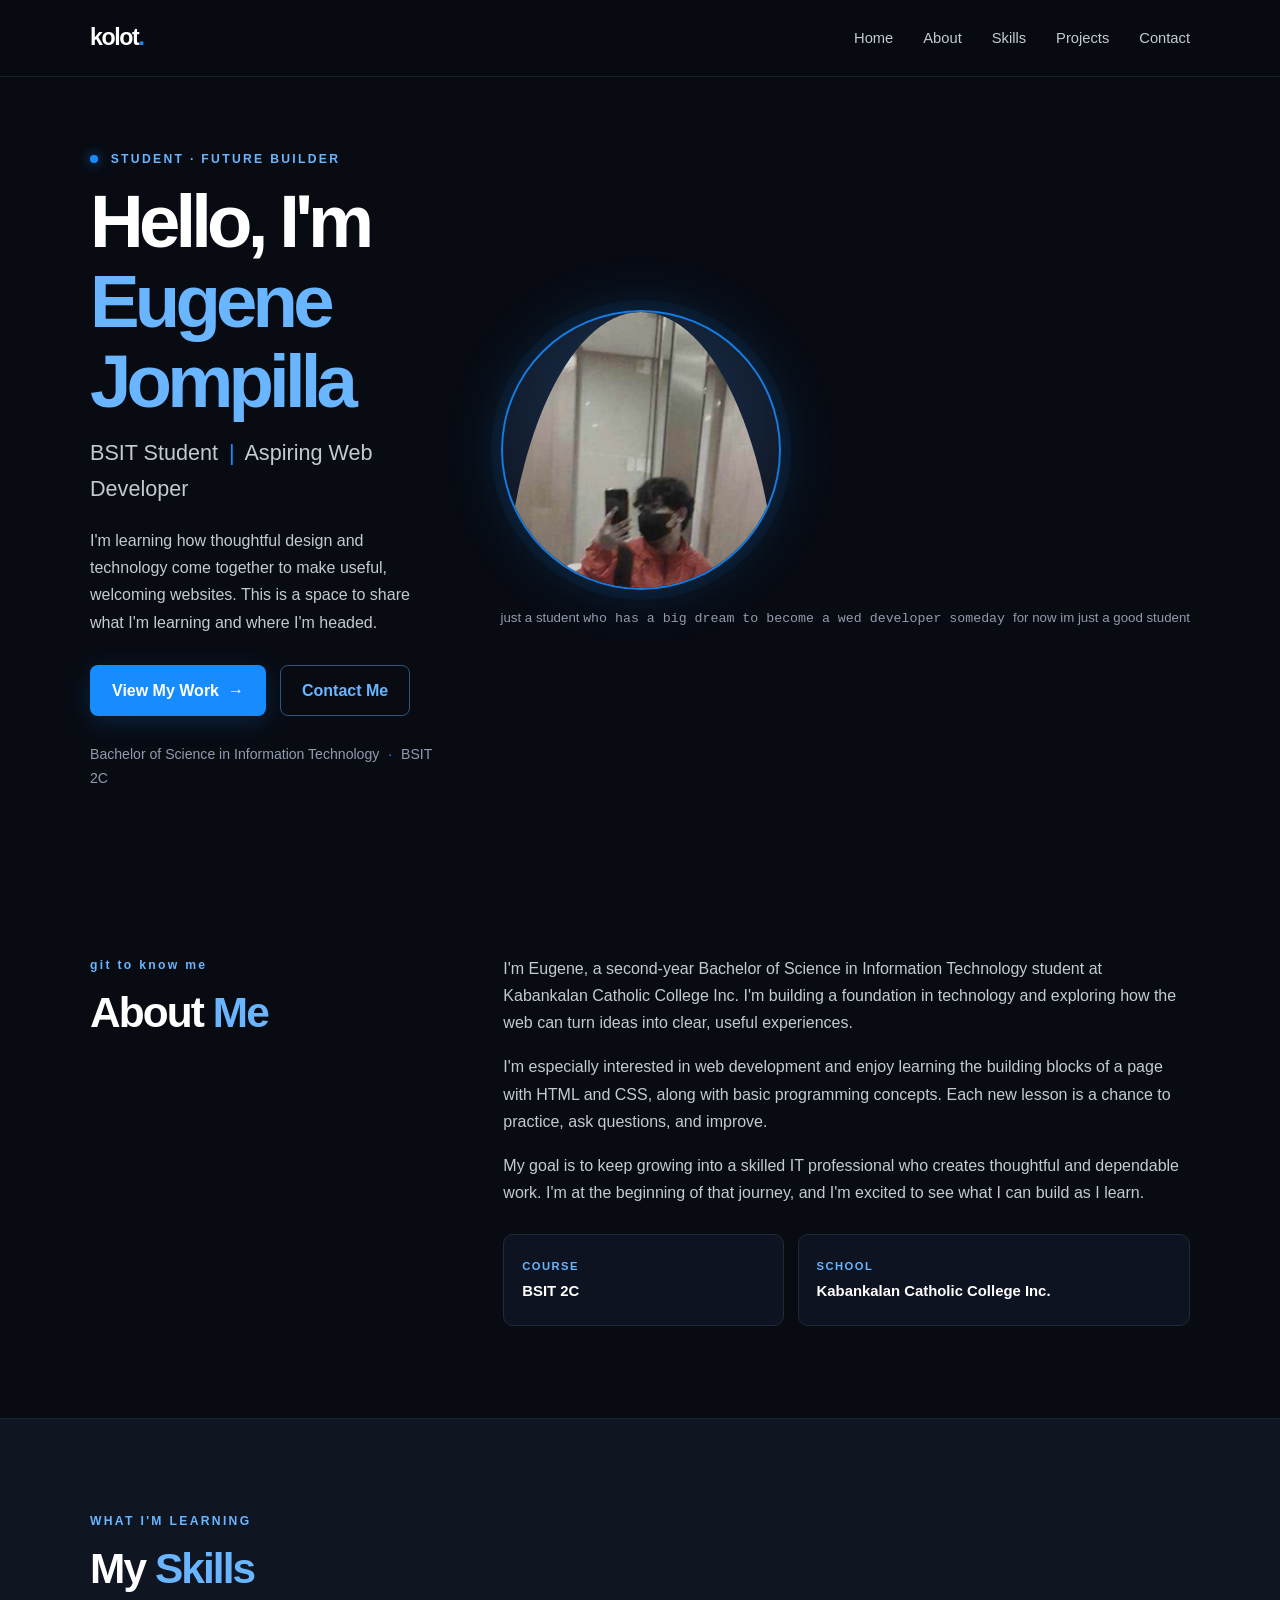
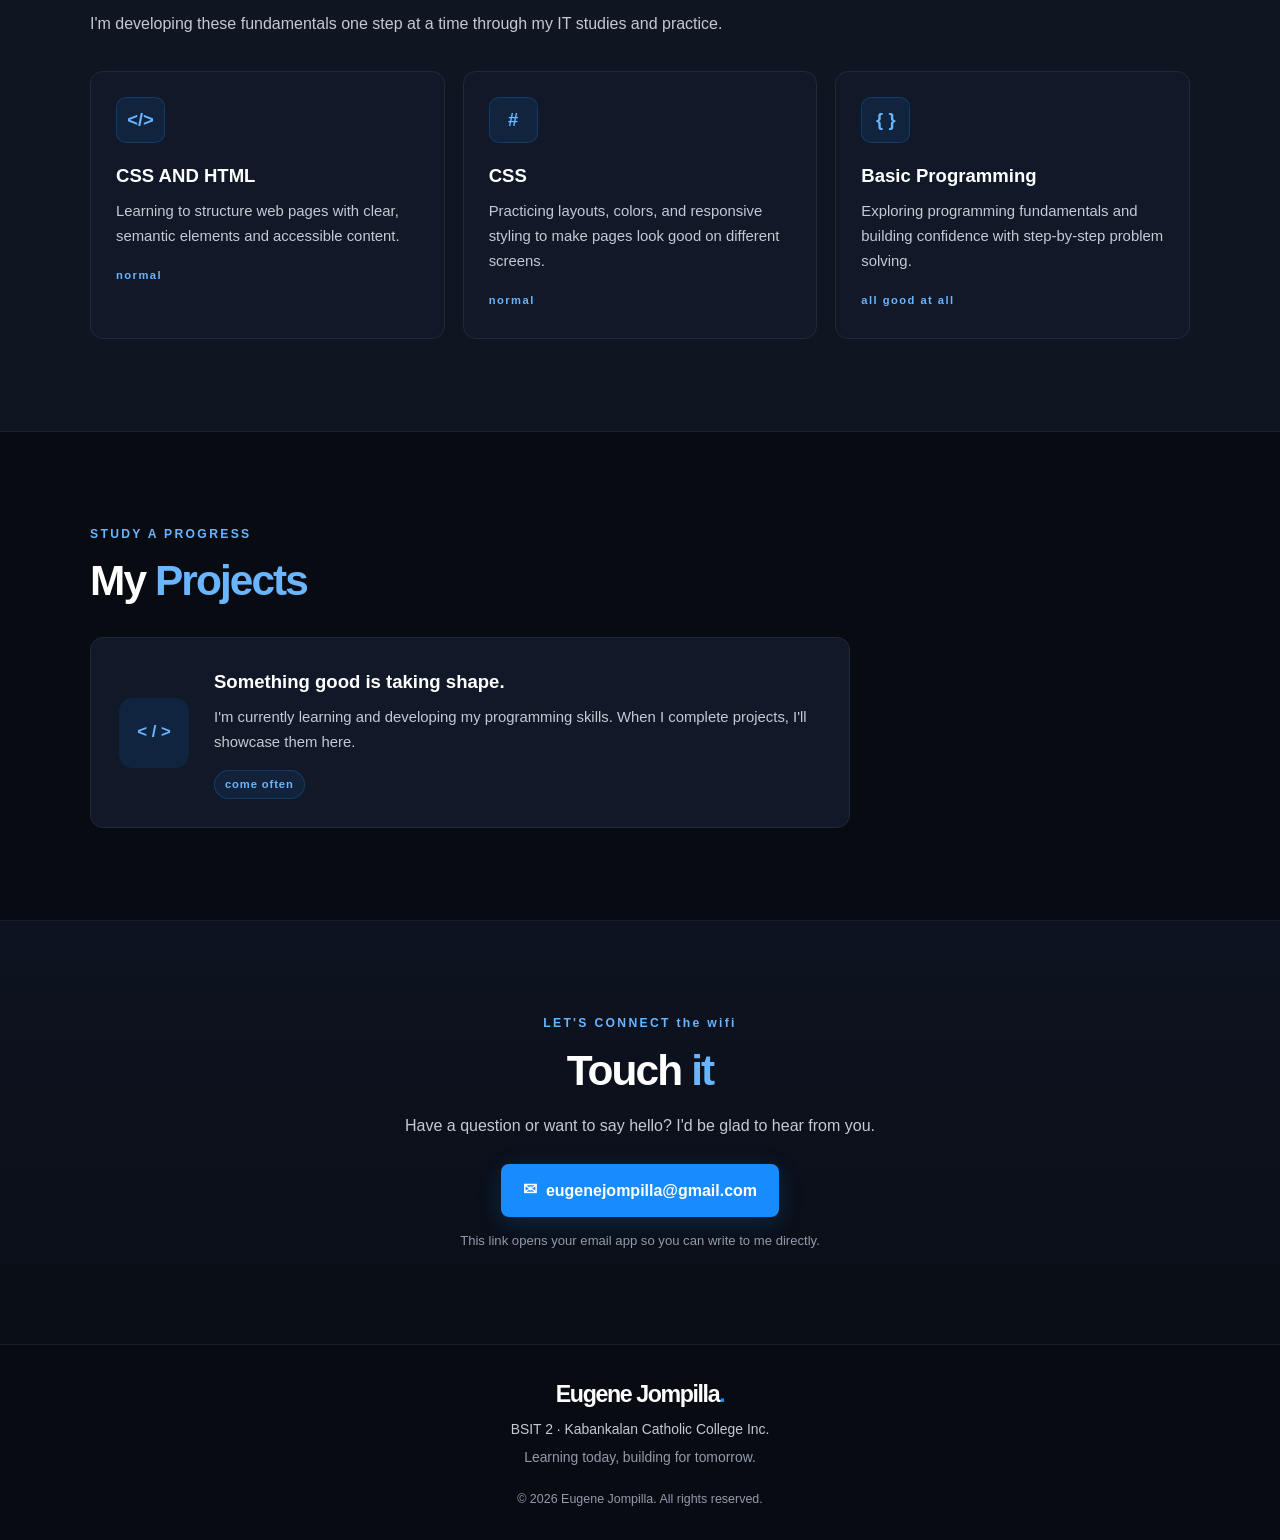
==== commit 6909903d: "Update index.html" ====
--- a/index.html
+++ b/index.html
@@ -43,10 +43,12 @@
         <p class="hero-location">Bachelor of Science in Information Technology <span aria-hidden="true">·</span> BSIT 2C</p>
       </div>
 
-      <div class="profile-wrap">
-        <div class="profile-"frame">
-       <img class="profile-photo" src="profile.jpg" alt="Eugene Jompilla">
-        </div>
+     <div class="profile-wrap">
+    <div class="profile-frame">
+        <img class="profile-photo"
+             src="./profile.jpg"
+             alt="Eugene Jompilla">
+    </div>
         <p class="profile-note">just a student <code> who has a big dream to become a wed developer someday
         </code>for now im just a good student</p>
       </div>
